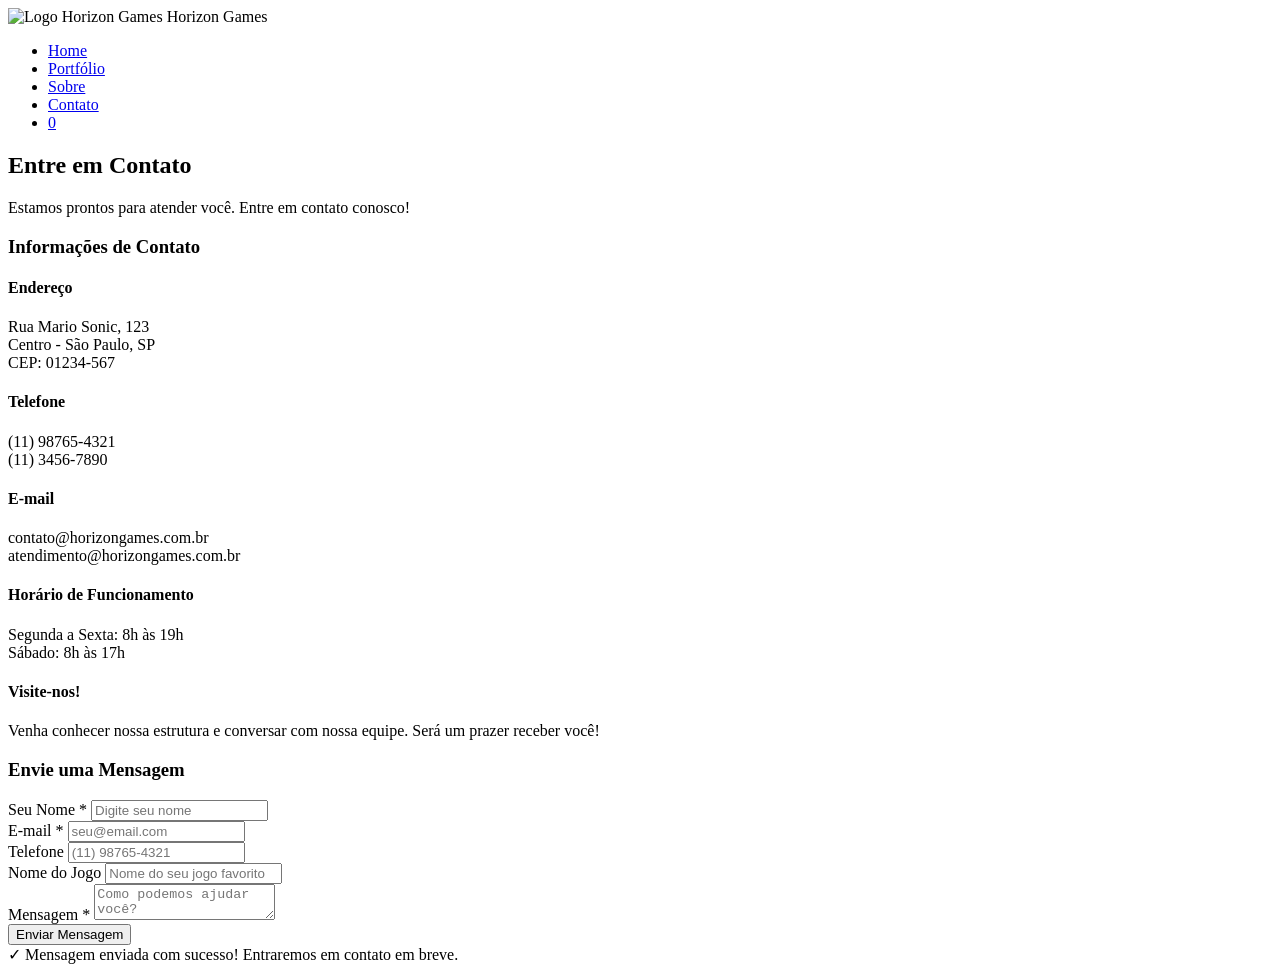
==== src/pages/contato.html @ 2e4b7e80 "feat: Configurando arquivos HTML." ====
<!DOCTYPE html>
<html lang="pt-BR">
<head>
    <meta charset="UTF-8">
    <meta name="viewport" content="width=device-width, initial-scale=1.0">
    <title>Horizon Games | Contato</title>

    <link rel="stylesheet" href="../css/base.css">
    <link rel="stylesheet" href="../css/layout.css">
    <link rel="stylesheet" href="../css/hero.css">
    <link rel="stylesheet" href="../css/contato.css">
</head>

<body>

    <header>
        <div class="logo-wrapper">
            <img src="../assets/LogoHorizonGames.png" alt="Logo Horizon Games" id="logo">
            <span class="logo-texto">Horizon Games</span>
        </div>
        <div class="nav-direita">
            <div id="menu-hamburguer"><span></span><span></span><span></span></div>
            <nav>
                <ul>
                    <li><a href="../../index.html">Home</a></li>
                    <li><a href="./portifolio.html">Portfólio</a></li>
                    <li><a href="./sobre.html">Sobre</a></li>
                    <li><a href="#" class="ativo">Contato</a></li>
                            <li>
                                <a href="#" id="btn-abrir-carrinho" class="carrinho-icone">
                                    <i class="fa-solid fa-cart-shopping"></i>
                                    <span id="carrinho-contador">0</span>
                                </a>
                            </li>
                </ul>
            </nav>

        </div>
    </header>

    <section id="hero-contato">
        <h1>Entre em <span class="destaque-amarelo">Contato</span></h1>
        <p>Estamos <span class="destaque-roxo">prontos</span> para atender você. Entre em contato conosco!</p>
    </section>

    <main>
        <div id="container">

            <div class="contato-grid">

                <div class="contato-info">
                    <h3>Informações de Contato</h3>

                    <div class="info-item">
                        <div class="info-icon">
                            <i class="fa-solid fa-location-dot"></i>
                        </div>
                        <div>
                            <h4>Endereço</h4>
                            <p>Rua Mario Sonic, 123<br>Centro - São Paulo, SP<br>CEP: 01234-567</p>
                        </div>
                    </div>

                    <div class="info-item">
                        <div class="info-icon">
                            <i class="fa-solid fa-phone"></i>
                        </div>
                        <div>
                            <h4>Telefone</h4>
                            <p>(11) 98765-4321<br>(11) 3456-7890</p>
                        </div>
                    </div>

                    <div class="info-item">
                        <div class="info-icon">
                            <i class="fa-solid fa-envelope"></i>
                        </div>
                        <div>
                            <h4>E-mail</h4>
                            <p>contato@horizongames.com.br<br>atendimento@horizongames.com.br</p>
                        </div>
                    </div>

                    <div class="info-item">
                        <div class="info-icon">
                            <i class="fa-solid fa-clock"></i>
                        </div>
                        <div>
                            <h4>Horário de Funcionamento</h4>
                            <p>Segunda a Sexta: 8h às 19h<br>Sábado: 8h às 17h<br>
                        </div>
                    </div>

                    <div class="contato-extra">
                        <h4>Visite-nos!</h4>
                        <p>Venha conhecer nossa estrutura e conversar com nossa equipe. Será um prazer receber você!</p>
                    </div>
                </div>

                <div class="contato-form-container">
                    <h3>Envie uma Mensagem</h3>
                    <form id="form-contato" onsubmit="enviarFormulario(event)">
                        <div class="form-group">
                            <label for="nome">Seu Nome *</label>
                            <input type="text" id="nome" name="nome" placeholder="Digite seu nome" required>
                        </div>
                        <div class="form-group">
                            <label for="email">E-mail *</label>
                            <input type="email" id="email" name="email" placeholder="seu@email.com" required>
                        </div>
                        <div class="form-group">
                            <label for="telefone">Telefone</label>
                            <input type="tel" id="telefone" name="telefone" placeholder="(11) 98765-4321">
                        </div>
                        <div class="form-group">
                            <label for="jogo">Nome do Jogo</label>
                            <input type="text" id="jogo" name="jogo" placeholder="Nome do seu jogo favorito">
                        </div>
                        <div class="form-group">
                            <label for="mensagem">Mensagem *</label>
                            <textarea id="mensagem" name="mensagem" placeholder="Como podemos ajudar você?" required></textarea>
                        </div>
                        <button type="submit" class="btn-enviar">Enviar Mensagem</button>
                    </form>
                    <div class="mensagem-sucesso" id="mensagem-sucesso">
                        ✓ Mensagem enviada com sucesso! Entraremos em contato em breve.
                    </div>
                </div>

            </div>
        </div>
    </main>

    <footer></footer>

    <script src="../js/script.js"></script>
    <script>
        function enviarFormulario(event) {
            event.preventDefault();
            document.getElementById('form-contato').style.display = 'none';
            document.getElementById('mensagem-sucesso').style.display = 'block';
        }
    </script>
</body>
</html>
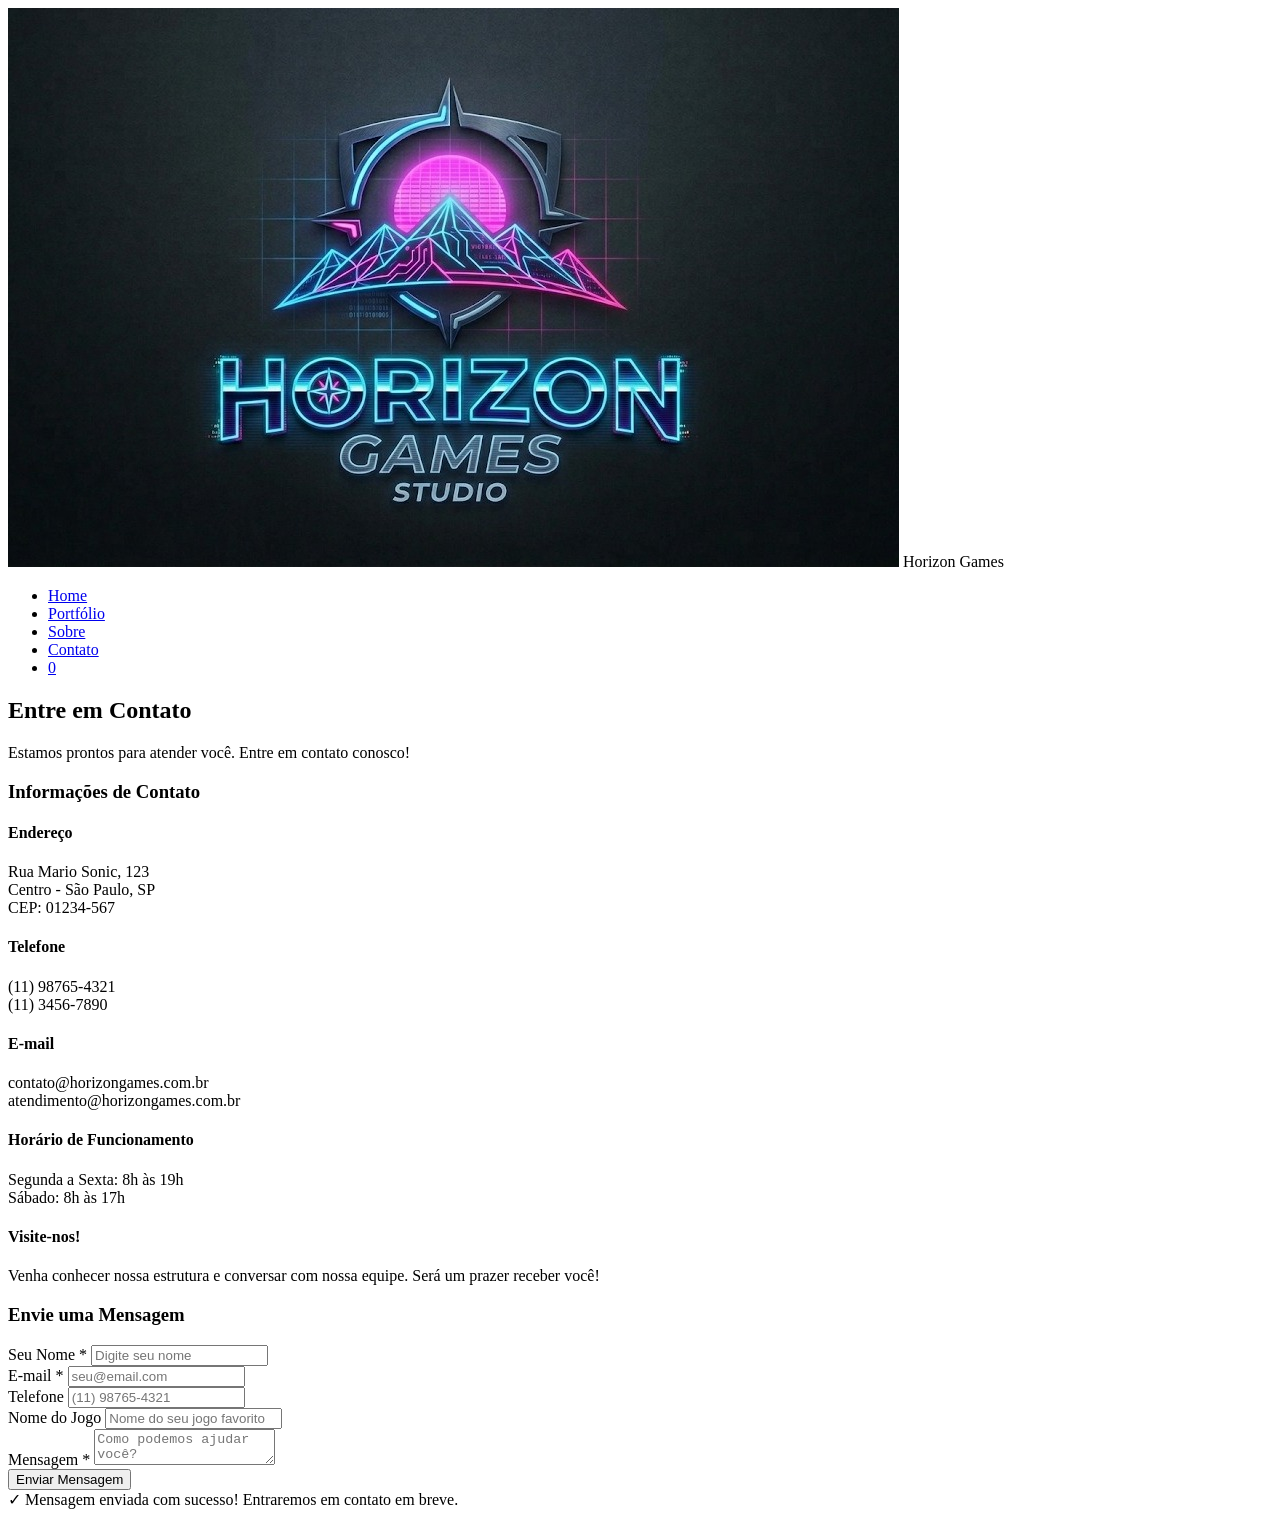
==== commit 14c9c37e: "feat: Adicionando imagens" ====
--- a/src/pages/contato.html
+++ b/src/pages/contato.html
@@ -15,7 +15,7 @@
 
     <header>
         <div class="logo-wrapper">
-            <img src="../assets/LogoHorizonGames.png" alt="Logo Horizon Games" id="logo">
+            <img src="../assets/Horizon Games.png" alt="Logo Horizon Games" id="logo">
             <span class="logo-texto">Horizon Games</span>
         </div>
         <div class="nav-direita">
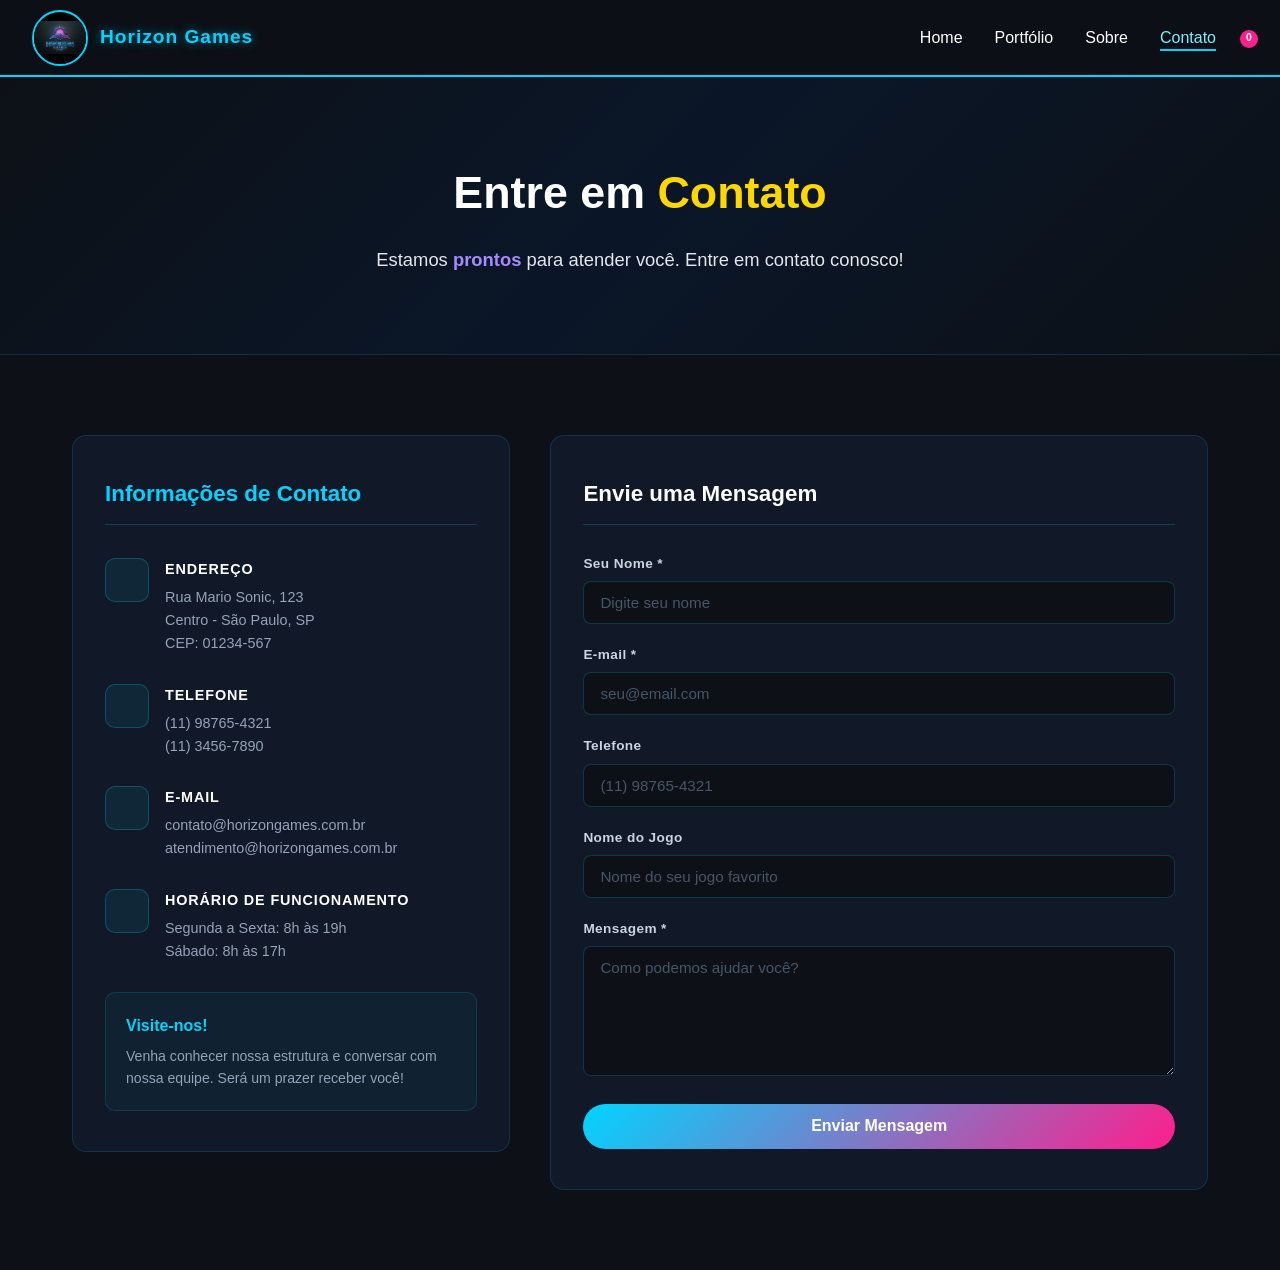
==== commit 8d3bd13c: "style: Estilizando Contato." ====
--- a/src/pages/contato.html
+++ b/src/pages/contato.html
@@ -6,8 +6,7 @@
     <title>Horizon Games | Contato</title>
 
     <link rel="stylesheet" href="../css/base.css">
-    <link rel="stylesheet" href="../css/layout.css">
-    <link rel="stylesheet" href="../css/hero.css">
+    <link rel="stylesheet" href="../css/home.css">
     <link rel="stylesheet" href="../css/contato.css">
 </head>
 
@@ -87,7 +86,7 @@
                         </div>
                         <div>
                             <h4>Horário de Funcionamento</h4>
-                            <p>Segunda a Sexta: 8h às 19h<br>Sábado: 8h às 17h<br>
+                            <p>Segunda a Sexta: 8h às 19h<br>Sábado: 8h às 17h</p>
                         </div>
                     </div>
 
--- a/src/css/base.css
+++ b/src/css/base.css
@@ -0,0 +1,171 @@
+* {
+    margin: 0;
+    padding: 0;
+    box-sizing: border-box;
+}
+
+:root {
+    --cyan-main: #00D4FF;
+    --cyan-light: #7EEEFF;
+    --cyan-dark: #0099BB;
+    --gray-light: #E5E7EB;
+    --gray-dark: #0D1117;
+    --black: #000000;
+    --white: #FFFFFF;
+    --accent: #FF1E8C;
+}
+
+html {
+    scroll-behavior: smooth;
+}
+
+body {
+    font-family: 'Segoe UI', Tahoma, Geneva, Verdana, sans-serif;
+    background: var(--gray-dark);
+    color: var(--white);
+    line-height: 1.6;
+}
+
+/* SPLASH SCREEN */
+.splash-screen {
+    position: fixed;
+    top: 0;
+    left: 0;
+    width: 100%;
+    height: 100%;
+    background: var(--black);
+    display: flex;
+    justify-content: center;
+    align-items: center;
+    z-index: 9999;
+    animation: fadeOut 0.5s ease-in 2.5s forwards;
+}
+
+.splash-content {
+    text-align: center;
+}
+
+.splash-logo {
+    width: 260px;
+    height: 260px;
+    object-fit: contain;
+    border-radius: 50%;
+    animation: scaleIn 0.8s ease-out;
+    margin-bottom: 20px;
+}
+
+.splash-tagline {
+    font-size: 1.2rem;
+    color: var(--cyan-light);
+    animation: slideUp 0.8s ease-out 0.8s both;
+}
+
+@keyframes scaleIn {
+    from { transform: scale(0); opacity: 0; }
+    to   { transform: scale(1); opacity: 1; }
+}
+
+@keyframes slideUp {
+    from { transform: translateY(30px); opacity: 0; }
+    to   { transform: translateY(0); opacity: 1; }
+}
+
+@keyframes fadeOut {
+    to { opacity: 0; visibility: hidden; }
+}
+
+/* NAVEGAÇÃO */
+.navbar {
+    background: rgba(13, 17, 23, 0.95);
+    backdrop-filter: blur(10px);
+    position: sticky;
+    top: 0;
+    z-index: 100;
+    border-bottom: 2px solid var(--cyan-main);
+}
+
+.nav-container {
+    max-width: 1200px;
+    margin: 0 auto;
+    padding: 0.6rem 2rem;
+    display: flex;
+    justify-content: space-between;
+    align-items: center;
+}
+
+/* LOGO */
+.logo-nav {
+    display: flex;
+    align-items: center;
+    text-decoration: none;
+    flex-shrink: 0;
+}
+
+.logo-img {
+    width: 56px;
+    height: 56px;
+    object-fit: contain;
+    border-radius: 50%;
+    border: 2px solid var(--cyan-main);
+    background: var(--black);
+    transition: border-color 0.3s, transform 0.3s;
+    display: block;
+}
+
+.logo-img:hover {
+    border-color: var(--accent);
+    transform: scale(1.08);
+}
+
+/* NAV MENU */
+.nav-menu {
+    display: flex;
+    list-style: none;
+    gap: 2rem;
+}
+
+.nav-link {
+    color: var(--white);
+    text-decoration: none;
+    font-weight: 500;
+    transition: all 0.3s;
+    position: relative;
+}
+
+.nav-link::after {
+    content: '';
+    position: absolute;
+    bottom: -5px;
+    left: 0;
+    width: 0;
+    height: 2px;
+    background: var(--cyan-main);
+    transition: width 0.3s;
+}
+
+.nav-link:hover::after,
+.nav-link.active::after {
+    width: 100%;
+}
+
+.nav-link:hover,
+.nav-link.active {
+    color: var(--cyan-light);
+}
+
+.menu-toggle {
+    display: none;
+    flex-direction: column;
+    background: none;
+    border: none;
+    cursor: pointer;
+    gap: 5px;
+}
+
+.menu-toggle span {
+    width: 25px;
+    height: 3px;
+    background: var(--cyan-main);
+    border-radius: 2px;
+    transition: 0.3s;
+}
--- a/src/css/home.css
+++ b/src/css/home.css
@@ -0,0 +1,367 @@
+/* ===== HEADER ===== */
+header {
+    background: rgba(13, 17, 23, 0.95);
+    backdrop-filter: blur(10px);
+    position: sticky;
+    top: 0;
+    z-index: 100;
+    border-bottom: 2px solid var(--cyan-main);
+    padding: 0.6rem 2rem;
+    display: flex;
+    justify-content: space-between;
+    align-items: center;
+    max-width: 100%;
+}
+
+.logo-wrapper {
+    display: flex;
+    align-items: center;
+    gap: 0.75rem;
+    text-decoration: none;
+    flex-shrink: 0;
+}
+
+#logo {
+    width: 56px;
+    height: 56px;
+    object-fit: contain;
+    border-radius: 50%;
+    border: 2px solid var(--cyan-main);
+    background: var(--black);
+    transition: border-color 0.3s, transform 0.3s;
+}
+
+#logo:hover {
+    border-color: var(--accent);
+    transform: scale(1.08);
+}
+
+.logo-texto {
+    font-size: 1.2rem;
+    font-weight: 700;
+    color: var(--cyan-main);
+    text-shadow: 0 0 10px rgba(0, 212, 255, 0.5);
+    letter-spacing: 0.05em;
+}
+
+.nav-direita {
+    display: flex;
+    align-items: center;
+    gap: 1.5rem;
+}
+
+nav ul {
+    display: flex;
+    list-style: none;
+    gap: 2rem;
+    align-items: center;
+}
+
+nav ul li a {
+    color: var(--white);
+    text-decoration: none;
+    font-weight: 500;
+    transition: color 0.3s;
+    position: relative;
+}
+
+nav ul li a::after {
+    content: '';
+    position: absolute;
+    bottom: -5px;
+    left: 0;
+    width: 0;
+    height: 2px;
+    background: var(--cyan-main);
+    transition: width 0.3s;
+}
+
+nav ul li a:hover::after,
+nav ul li a.ativo::after {
+    width: 100%;
+}
+
+nav ul li a:hover,
+nav ul li a.ativo {
+    color: var(--cyan-light);
+}
+
+.carrinho-icone {
+    position: relative;
+    font-size: 1.2rem;
+    color: var(--white);
+    transition: color 0.3s;
+}
+
+.carrinho-icone:hover {
+    color: var(--cyan-main);
+}
+
+#carrinho-contador {
+    position: absolute;
+    top: -8px;
+    right: -10px;
+    background: var(--accent);
+    color: var(--white);
+    font-size: 0.65rem;
+    font-weight: 700;
+    width: 18px;
+    height: 18px;
+    border-radius: 50%;
+    display: flex;
+    align-items: center;
+    justify-content: center;
+}
+
+#menu-hamburguer {
+    display: none;
+    flex-direction: column;
+    gap: 5px;
+    cursor: pointer;
+}
+
+#menu-hamburguer span {
+    width: 25px;
+    height: 3px;
+    background: var(--cyan-main);
+    border-radius: 2px;
+    transition: 0.3s;
+}
+
+/* ===== HERO ===== */
+#hero {
+    background: linear-gradient(135deg, #0D1117 0%, #0a1628 50%, #0D1117 100%);
+    border-bottom: 1px solid rgba(0, 212, 255, 0.15);
+    padding: 80px 2rem;
+}
+
+.hero-content {
+    max-width: 700px;
+    margin: 0 auto;
+    text-align: center;
+    animation: heroSlideUp 1s ease-out;
+}
+
+@keyframes heroSlideUp {
+    from { transform: translateY(60px); opacity: 0; }
+    to   { transform: translateY(0); opacity: 1; }
+}
+
+.hero-logo {
+    width: 180px;
+    height: 180px;
+    object-fit: contain;
+    border-radius: 50%;
+    border: 3px solid var(--cyan-main);
+    box-shadow: 0 0 30px rgba(0, 212, 255, 0.3);
+    margin-bottom: 2rem;
+    animation: float 3s ease-in-out infinite;
+}
+
+@keyframes float {
+    0%, 100% { transform: translateY(0); }
+    50%       { transform: translateY(-12px); }
+}
+
+.hero-content h1 {
+    font-size: 2.8rem;
+    font-weight: 800;
+    color: var(--white);
+    margin-bottom: 1rem;
+    line-height: 1.2;
+}
+
+.hero-destaque {
+    color: var(--cyan-main);
+    text-shadow: 0 0 20px rgba(0, 212, 255, 0.6);
+}
+
+.hero-content p {
+    font-size: 1.15rem;
+    color: var(--gray-light);
+    margin-bottom: 2.5rem;
+    opacity: 0.85;
+}
+
+.destaque-azul {
+    color: var(--cyan-light);
+    font-weight: 600;
+}
+
+.hero-botoes {
+    display: flex;
+    gap: 1rem;
+    justify-content: center;
+    flex-wrap: wrap;
+}
+
+.btn-hero-primary {
+    display: inline-block;
+    padding: 13px 32px;
+    background: linear-gradient(135deg, var(--cyan-main), var(--accent));
+    color: var(--white);
+    font-weight: 700;
+    border-radius: 50px;
+    text-decoration: none;
+    font-size: 1rem;
+    transition: transform 0.3s, box-shadow 0.3s;
+}
+
+.btn-hero-primary:hover {
+    transform: translateY(-3px);
+    box-shadow: 0 10px 30px rgba(0, 212, 255, 0.4);
+}
+
+.btn-hero-secondary {
+    display: inline-block;
+    padding: 13px 32px;
+    background: transparent;
+    color: var(--cyan-main);
+    font-weight: 700;
+    border-radius: 50px;
+    border: 2px solid var(--cyan-main);
+    text-decoration: none;
+    font-size: 1rem;
+    transition: all 0.3s;
+}
+
+.btn-hero-secondary:hover {
+    background: rgba(0, 212, 255, 0.1);
+    transform: translateY(-3px);
+    box-shadow: 0 10px 30px rgba(0, 212, 255, 0.2);
+}
+
+/* ===== CONTAINER ===== */
+#container {
+    max-width: 1200px;
+    margin: 0 auto;
+    padding: 80px 2rem;
+    display: flex;
+    flex-direction: column;
+    gap: 5rem;
+}
+
+/* ===== FEATURES ===== */
+.features-section {}
+
+.titulo-secao {
+    font-size: 2rem;
+    font-weight: 700;
+    text-align: center;
+    margin-bottom: 0.5rem;
+    color: var(--white);
+}
+
+.features-grid {
+    display: grid;
+    grid-template-columns: repeat(auto-fit, minmax(240px, 1fr));
+    gap: 1.5rem;
+    margin-top: 2.5rem;
+}
+
+.feature-card {
+    background: #111827;
+    border: 1px solid rgba(0, 212, 255, 0.15);
+    border-radius: 12px;
+    padding: 2rem 1.5rem;
+    text-align: center;
+    transition: transform 0.3s, border-color 0.3s, box-shadow 0.3s;
+}
+
+.feature-card:hover {
+    transform: translateY(-6px);
+    border-color: var(--cyan-main);
+    box-shadow: 0 8px 30px rgba(0, 212, 255, 0.15);
+}
+
+.feature-icon {
+    margin-bottom: 1rem;
+    font-size: 2rem;
+    color: var(--cyan-main);
+}
+
+.feature-icon i {
+    color: var(--cyan-main) !important;
+    filter: drop-shadow(0 0 8px rgba(0, 212, 255, 0.5));
+}
+
+.feature-card h3 {
+    font-size: 1.1rem;
+    font-weight: 700;
+    color: var(--white);
+    margin-bottom: 0.6rem;
+}
+
+.feature-card p {
+    font-size: 0.9rem;
+    color: #94a3b8;
+    line-height: 1.6;
+}
+
+.destaque-amarelo {
+    color: #FFD700;
+    font-weight: 600;
+}
+
+/* ===== CTA ===== */
+.cta-section {
+    background: linear-gradient(135deg, rgba(0, 212, 255, 0.08), rgba(255, 30, 140, 0.08));
+    border: 1px solid rgba(0, 212, 255, 0.2);
+    border-radius: 16px;
+    padding: 4rem 2rem;
+    text-align: center;
+}
+
+.cta-section h2 {
+    font-size: 2rem;
+    font-weight: 800;
+    color: var(--white);
+    margin-bottom: 0.75rem;
+}
+
+.cta-section p {
+    font-size: 1.1rem;
+    color: #94a3b8;
+    margin-bottom: 2rem;
+}
+
+.btn-cta {
+    display: inline-block;
+    padding: 14px 40px;
+    background: linear-gradient(135deg, var(--cyan-main), var(--accent));
+    color: var(--white);
+    font-weight: 700;
+    border-radius: 50px;
+    text-decoration: none;
+    font-size: 1rem;
+    transition: transform 0.3s, box-shadow 0.3s;
+}
+
+.btn-cta:hover {
+    transform: translateY(-3px);
+    box-shadow: 0 12px 35px rgba(0, 212, 255, 0.4);
+}
+
+/* ===== RESPONSIVO ===== */
+@media (max-width: 768px) {
+    #menu-hamburguer { display: flex; }
+    nav { display: none; }
+    nav.aberto { display: block; }
+
+    nav ul {
+        flex-direction: column;
+        gap: 1rem;
+        padding: 1rem 0;
+        background: rgba(13, 17, 23, 0.98);
+        position: absolute;
+        top: 72px;
+        left: 0;
+        right: 0;
+        border-bottom: 2px solid var(--cyan-main);
+    }
+
+    .hero-content h1 { font-size: 2rem; }
+    .titulo-secao    { font-size: 1.5rem; }
+    .cta-section h2  { font-size: 1.5rem; }
+    .hero-botoes     { flex-direction: column; align-items: center; }
+}
--- a/src/css/contato.css
+++ b/src/css/contato.css
@@ -0,0 +1,222 @@
+/* ===== HERO — CONTATO ===== */
+#hero-contato {
+    background: linear-gradient(135deg, #0D1117 0%, #0a1628 50%, #0D1117 100%);
+    border-bottom: 1px solid rgba(0, 212, 255, 0.15);
+    padding: 80px 2rem;
+    text-align: center;
+}
+
+#hero-contato h1 {
+    font-size: 2.8rem;
+    font-weight: 800;
+    color: var(--white);
+    margin-bottom: 1rem;
+    animation: heroSlideUp 0.9s ease-out;
+}
+
+#hero-contato p {
+    font-size: 1.15rem;
+    color: var(--gray-light);
+    opacity: 0.85;
+    animation: heroSlideUp 0.9s ease-out 0.15s both;
+}
+
+@keyframes heroSlideUp {
+    from { transform: translateY(40px); opacity: 0; }
+    to   { transform: translateY(0);    opacity: 1; }
+}
+
+.destaque-roxo {
+    color: #a78bfa;
+    font-weight: 600;
+}
+
+/* ===== GRID DE CONTATO ===== */
+.contato-grid {
+    display: grid;
+    grid-template-columns: 1fr 1.5fr;
+    gap: 2.5rem;
+    align-items: start;
+}
+
+/* ===== PAINEL DE INFORMAÇÕES ===== */
+.contato-info {
+    background: #111827;
+    border: 1px solid rgba(0, 212, 255, 0.15);
+    border-radius: 14px;
+    padding: 2.5rem 2rem;
+    display: flex;
+    flex-direction: column;
+    gap: 1.8rem;
+}
+
+.contato-info h3 {
+    font-size: 1.4rem;
+    font-weight: 700;
+    color: var(--cyan-main);
+    border-bottom: 1px solid rgba(0, 212, 255, 0.2);
+    padding-bottom: 0.75rem;
+    margin-bottom: 0.25rem;
+}
+
+.info-item {
+    display: flex;
+    align-items: flex-start;
+    gap: 1rem;
+}
+
+.info-icon {
+    width: 44px;
+    height: 44px;
+    flex-shrink: 0;
+    background: rgba(0, 212, 255, 0.08);
+    border: 1px solid rgba(0, 212, 255, 0.25);
+    border-radius: 10px;
+    display: flex;
+    align-items: center;
+    justify-content: center;
+    font-size: 1.1rem;
+    color: var(--cyan-main);
+}
+
+.info-item h4 {
+    font-size: 0.9rem;
+    font-weight: 700;
+    color: var(--white);
+    margin-bottom: 0.3rem;
+    text-transform: uppercase;
+    letter-spacing: 0.06em;
+}
+
+.info-item p {
+    font-size: 0.9rem;
+    color: #94a3b8;
+    line-height: 1.6;
+}
+
+.contato-extra {
+    background: rgba(0, 212, 255, 0.05);
+    border: 1px solid rgba(0, 212, 255, 0.15);
+    border-radius: 10px;
+    padding: 1.25rem;
+}
+
+.contato-extra h4 {
+    font-size: 1rem;
+    font-weight: 700;
+    color: var(--cyan-main);
+    margin-bottom: 0.4rem;
+}
+
+.contato-extra p {
+    font-size: 0.88rem;
+    color: #94a3b8;
+    line-height: 1.6;
+}
+
+/* ===== FORMULÁRIO ===== */
+.contato-form-container {
+    background: #111827;
+    border: 1px solid rgba(0, 212, 255, 0.15);
+    border-radius: 14px;
+    padding: 2.5rem 2rem;
+}
+
+.contato-form-container h3 {
+    font-size: 1.4rem;
+    font-weight: 700;
+    color: var(--white);
+    border-bottom: 1px solid rgba(0, 212, 255, 0.2);
+    padding-bottom: 0.75rem;
+    margin-bottom: 1.75rem;
+}
+
+.form-group {
+    display: flex;
+    flex-direction: column;
+    gap: 0.4rem;
+    margin-bottom: 1.25rem;
+}
+
+.form-group label {
+    font-size: 0.85rem;
+    font-weight: 600;
+    color: #cbd5e1;
+    letter-spacing: 0.03em;
+}
+
+.form-group input,
+.form-group textarea {
+    background: #0D1117;
+    border: 1px solid rgba(0, 212, 255, 0.2);
+    border-radius: 8px;
+    padding: 0.75rem 1rem;
+    color: var(--white);
+    font-size: 0.95rem;
+    font-family: inherit;
+    transition: border-color 0.25s, box-shadow 0.25s;
+    outline: none;
+    width: 100%;
+}
+
+.form-group input::placeholder,
+.form-group textarea::placeholder {
+    color: #475569;
+}
+
+.form-group input:focus,
+.form-group textarea:focus {
+    border-color: var(--cyan-main);
+    box-shadow: 0 0 0 3px rgba(0, 212, 255, 0.1);
+}
+
+.form-group textarea {
+    min-height: 130px;
+    resize: vertical;
+}
+
+.btn-enviar {
+    width: 100%;
+    padding: 0.85rem 2rem;
+    background: linear-gradient(135deg, var(--cyan-main), var(--accent));
+    color: var(--white);
+    font-size: 1rem;
+    font-weight: 700;
+    border: none;
+    border-radius: 50px;
+    cursor: pointer;
+    transition: transform 0.25s, box-shadow 0.25s;
+    margin-top: 0.5rem;
+}
+
+.btn-enviar:hover {
+    transform: translateY(-3px);
+    box-shadow: 0 10px 30px rgba(0, 212, 255, 0.35);
+}
+
+.mensagem-sucesso {
+    display: none;
+    background: rgba(0, 212, 255, 0.08);
+    border: 1px solid var(--cyan-main);
+    border-radius: 10px;
+    padding: 1.5rem;
+    text-align: center;
+    color: var(--cyan-light);
+    font-weight: 600;
+    font-size: 1.05rem;
+    margin-top: 1rem;
+}
+
+/* ===== RESPONSIVO ===== */
+@media (max-width: 900px) {
+    .contato-grid {
+        grid-template-columns: 1fr;
+    }
+}
+
+@media (max-width: 768px) {
+    #hero-contato h1 { font-size: 2rem; }
+    #hero-contato p  { font-size: 1rem; }
+    .contato-info,
+    .contato-form-container { padding: 1.75rem 1.25rem; }
+}
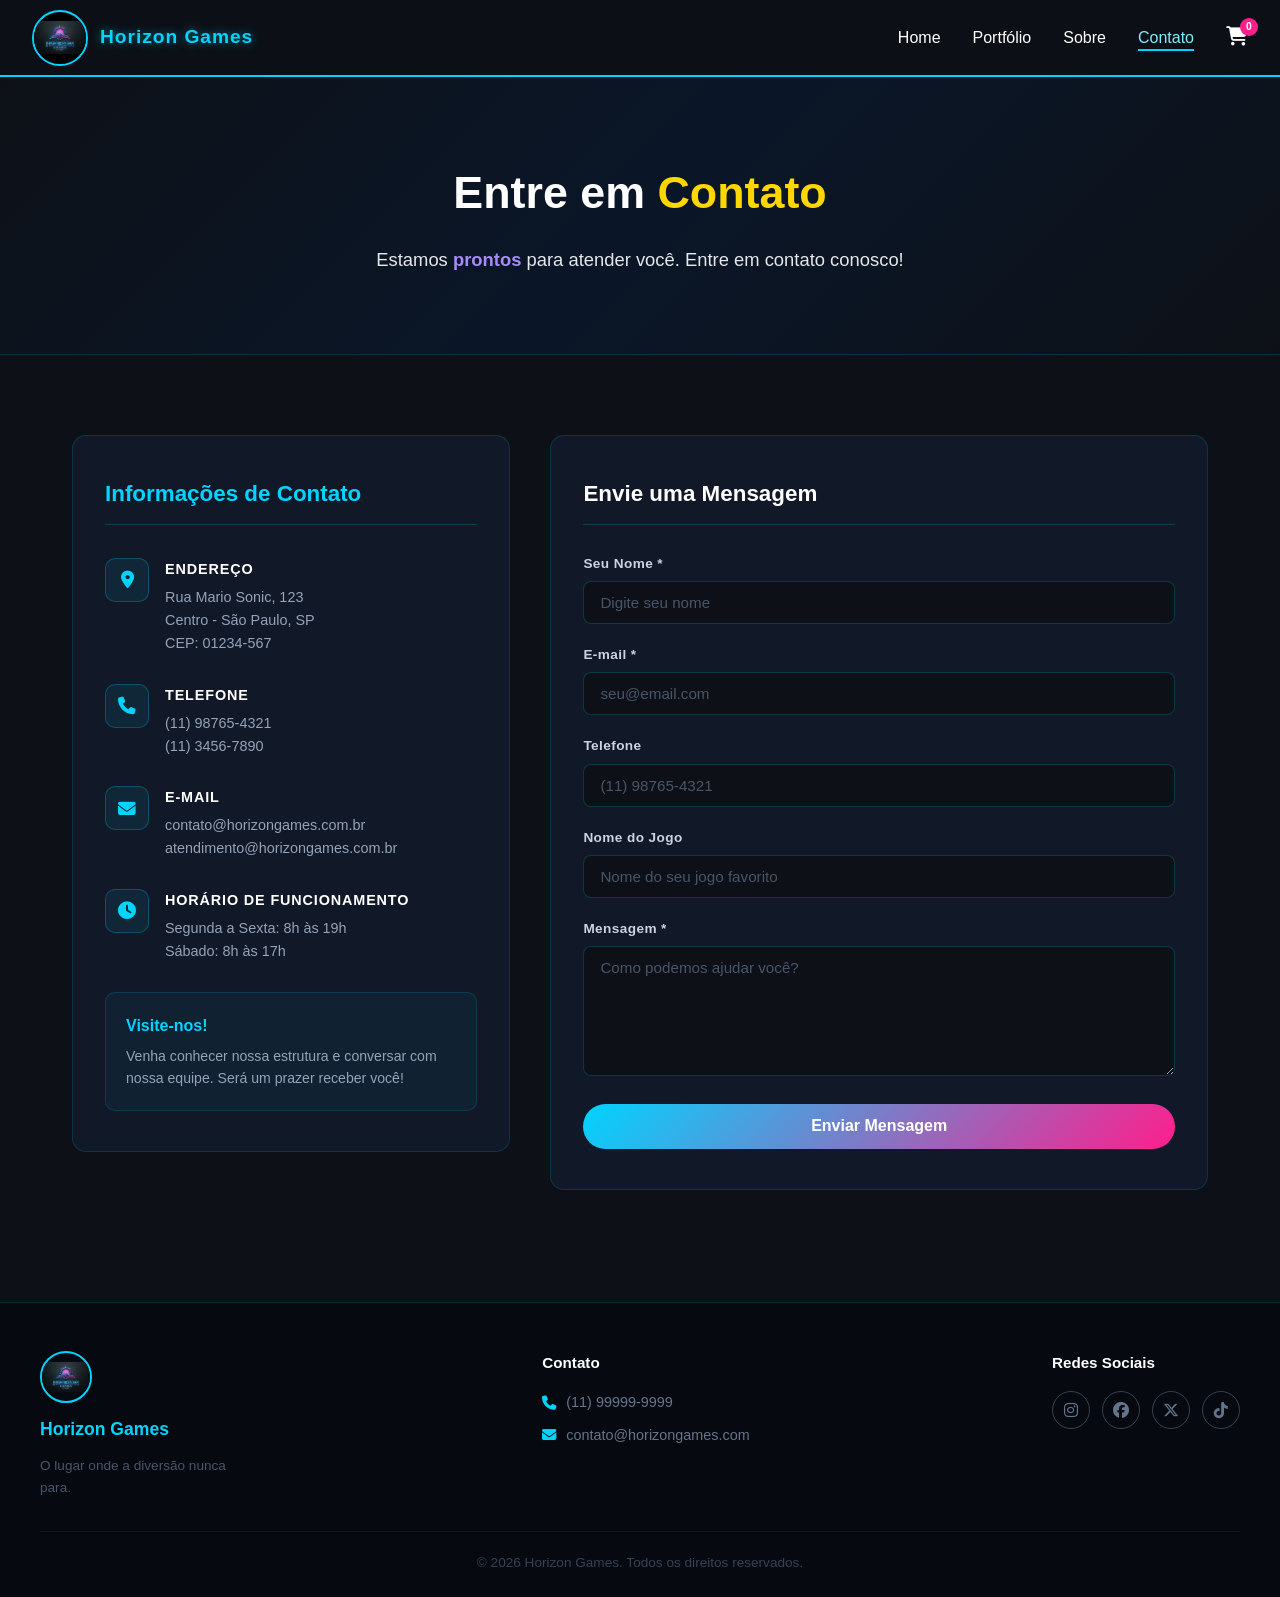
==== commit 52ec277d: "style: Estilizando footer." ====
--- a/src/pages/contato.html
+++ b/src/pages/contato.html
@@ -8,6 +8,9 @@
     <link rel="stylesheet" href="../css/base.css">
     <link rel="stylesheet" href="../css/home.css">
     <link rel="stylesheet" href="../css/contato.css">
+    <link rel="stylesheet" href="../css/carrinho.css">
+    <link rel="stylesheet" href="../css/footer.css">
+    <link rel="stylesheet" href="https://cdnjs.cloudflare.com/ajax/libs/font-awesome/6.5.0/css/all.min.css">
 </head>
 
 <body>
@@ -130,7 +133,55 @@
         </div>
     </main>
 
-    <footer></footer>
+    <footer>
+        <div class="footer-container">
+
+            <div class="footer-bloco">
+                <img src="../assets/Horizon Games.png" alt="Logo" class="footer-logo">
+                <span class="footer-nome">Horizon Games</span>
+                <p class="footer-desc">O lugar onde a diversão nunca para.</p>
+            </div>
+
+            <div class="footer-bloco">
+                <h4>Contato</h4>
+                <ul class="footer-lista">
+                    <li><i class="fa-solid fa-phone"></i> (11) 99999-9999</li>
+                    <li><i class="fa-solid fa-envelope"></i> contato@horizongames.com</li>
+                </ul>
+            </div>
+
+            <div class="footer-bloco">
+                <h4>Redes Sociais</h4>
+                <div class="footer-redes">
+                    <a href="#" title="Instagram"><i class="fa-brands fa-instagram"></i></a>
+                    <a href="#" title="Facebook"><i class="fa-brands fa-facebook"></i></a>
+                    <a href="#" title="X"><i class="fa-brands fa-x-twitter"></i></a>
+                    <a href="#" title="TikTok"><i class="fa-brands fa-tiktok"></i></a>
+                </div>
+            </div>
+
+        </div>
+        <div class="footer-copy">
+            <p>&copy; 2026 Horizon Games. Todos os direitos reservados.</p>
+        </div>
+    </footer>
+
+    <div id="carr-overlay"></div>
+    <aside id="carr-painel">
+        <div class="carr-cabecalho">
+            <h2><i class="fa-solid fa-cart-shopping"></i> Carrinho</h2>
+            <button id="carr-fechar"><i class="fa-solid fa-xmark"></i></button>
+        </div>
+        <div id="carr-itens"></div>
+        <div id="carr-footer">
+            <div class="carr-total-linha">
+                <span>Total</span>
+                <span id="carr-total"></span>
+            </div>
+            <button class="btn-finalizar" onclick="finalizarCompra()">Finalizar Compra</button>
+            <button class="btn-limpar" onclick="limparCarrinho()">Limpar carrinho</button>
+        </div>
+    </aside>
 
     <script src="../js/script.js"></script>
     <script>
--- a/src/css/home.css
+++ b/src/css/home.css
@@ -301,6 +301,124 @@
 .destaque-amarelo {
     color: #FFD700;
     font-weight: 600;
+}
+
+/* ===== PROMOÇÕES ===== */
+.promo-section {
+    display: flex;
+    flex-direction: column;
+    align-items: center;
+}
+
+.promo-subtitulo {
+    color: #94a3b8;
+    margin-top: 0.4rem;
+    margin-bottom: 2.5rem;
+    font-size: 1rem;
+}
+
+.promo-grid {
+    display: grid;
+    grid-template-columns: repeat(auto-fit, minmax(260px, 1fr));
+    gap: 1.5rem;
+    width: 100%;
+}
+
+.promo-card {
+    background: #111827;
+    border: 1px solid rgba(0, 212, 255, 0.15);
+    border-radius: 14px;
+    padding: 2rem 1.5rem;
+    text-align: center;
+    position: relative;
+    transition: transform 0.3s, border-color 0.3s, box-shadow 0.3s;
+    display: flex;
+    flex-direction: column;
+    align-items: center;
+    gap: 0.75rem;
+}
+
+.promo-card:hover {
+    transform: translateY(-6px);
+    border-color: var(--cyan-main);
+    box-shadow: 0 8px 30px rgba(0, 212, 255, 0.15);
+}
+
+.promo-destaque {
+    border-color: var(--accent);
+    box-shadow: 0 0 20px rgba(255, 30, 140, 0.15);
+}
+
+.promo-destaque:hover {
+    border-color: var(--accent);
+    box-shadow: 0 8px 30px rgba(255, 30, 140, 0.25);
+}
+
+.promo-badge {
+    position: absolute;
+    top: -12px;
+    right: 16px;
+    background: linear-gradient(135deg, var(--cyan-main), var(--accent));
+    color: var(--white);
+    font-size: 0.8rem;
+    font-weight: 800;
+    padding: 4px 12px;
+    border-radius: 20px;
+}
+
+.promo-img {
+    color: var(--cyan-main);
+    filter: drop-shadow(0 0 10px rgba(0, 212, 255, 0.4));
+    margin: 0.5rem 0;
+}
+
+.promo-card h3 {
+    font-size: 1.1rem;
+    font-weight: 700;
+    color: var(--white);
+}
+
+.promo-card p {
+    font-size: 0.88rem;
+    color: #94a3b8;
+    line-height: 1.5;
+}
+
+.promo-precos {
+    display: flex;
+    flex-direction: column;
+    align-items: center;
+    gap: 0.2rem;
+}
+
+.preco-antigo {
+    font-size: 0.85rem;
+    color: #475569;
+    text-decoration: line-through;
+}
+
+.preco-atual {
+    font-size: 1.4rem;
+    font-weight: 800;
+    color: var(--cyan-main);
+}
+
+.btn-promo {
+    display: inline-block;
+    margin-top: 0.5rem;
+    padding: 10px 28px;
+    background: linear-gradient(135deg, var(--cyan-main), var(--accent));
+    color: var(--white);
+    font-weight: 700;
+    border-radius: 50px;
+    text-decoration: none;
+    font-size: 0.9rem;
+    transition: transform 0.3s, box-shadow 0.3s;
+}
+
+.btn-promo:hover {
+    transform: translateY(-2px);
+    box-shadow: 0 8px 24px rgba(0, 212, 255, 0.35);
 }
 
 /* ===== CTA ===== */
--- a/src/css/carrinho.css
+++ b/src/css/carrinho.css
@@ -0,0 +1,191 @@
+/* ===== OVERLAY ===== */
+#carr-overlay {
+    position: fixed;
+    inset: 0;
+    background: rgba(0, 0, 0, 0.6);
+    z-index: 900;
+    opacity: 0;
+    pointer-events: none;
+    transition: opacity 0.3s;
+}
+
+#carr-overlay.ativo {
+    opacity: 1;
+    pointer-events: all;
+}
+
+/* ===== PAINEL LATERAL ===== */
+#carr-painel {
+    position: fixed;
+    top: 0;
+    right: 0;
+    width: 360px;
+    max-width: 95vw;
+    height: 100%;
+    background: #111827;
+    border-left: 1px solid rgba(0, 212, 255, 0.2);
+    z-index: 901;
+    display: flex;
+    flex-direction: column;
+    transform: translateX(100%);
+    transition: transform 0.35s ease;
+}
+
+#carr-painel.aberto {
+    transform: translateX(0);
+}
+
+/* ===== CABEÇALHO ===== */
+.carr-cabecalho {
+    display: flex;
+    align-items: center;
+    justify-content: space-between;
+    padding: 1.25rem 1.5rem;
+    border-bottom: 1px solid rgba(0, 212, 255, 0.15);
+}
+
+.carr-cabecalho h2 {
+    font-size: 1.1rem;
+    color: #f1f5f9;
+    display: flex;
+    align-items: center;
+    gap: 0.5rem;
+}
+
+.carr-cabecalho h2 i { color: var(--cyan-main); }
+
+#carr-fechar {
+    background: none;
+    border: none;
+    color: #94a3b8;
+    font-size: 1.3rem;
+    cursor: pointer;
+}
+
+/* ===== LISTA DE ITENS ===== */
+#carr-itens {
+    flex: 1;
+    overflow-y: auto;
+    padding: 1rem 1.5rem;
+    display: flex;
+    flex-direction: column;
+    gap: 1rem;
+}
+
+.carr-vazio {
+    flex: 1;
+    display: flex;
+    flex-direction: column;
+    align-items: center;
+    justify-content: center;
+    gap: 0.75rem;
+    color: #475569;
+    text-align: center;
+    padding: 3rem 1rem;
+    font-size: 2.5rem;
+}
+
+.carr-vazio p { font-size: 1rem; }
+
+.carr-item {
+    background: #1e293b;
+    border: 1px solid #334155;
+    border-radius: 10px;
+    padding: 0.85rem 1rem;
+    display: flex;
+    flex-direction: column;
+    gap: 0.5rem;
+}
+
+.carr-item-nome {
+    font-size: 0.9rem;
+    font-weight: 600;
+    color: #f1f5f9;
+}
+
+.carr-item-controles {
+    display: flex;
+    align-items: center;
+    justify-content: space-between;
+}
+
+.carr-item-preco {
+    font-weight: 700;
+    color: var(--cyan-main);
+}
+
+/* ===== CONTROLES DE QUANTIDADE ===== */
+.carr-qty {
+    display: flex;
+    align-items: center;
+    gap: 0.5rem;
+}
+
+.carr-qty button {
+    width: 26px;
+    height: 26px;
+    border-radius: 6px;
+    border: 1px solid #334155;
+    background: #0f172a;
+    color: #f1f5f9;
+    cursor: pointer;
+}
+
+.carr-qty span {
+    min-width: 20px;
+    text-align: center;
+    font-weight: 600;
+    color: #f1f5f9;
+}
+
+.carr-remover {
+    background: none;
+    border: none;
+    color: #475569;
+    cursor: pointer;
+}
+
+/* ===== RODAPÉ DO CARRINHO ===== */
+#carr-footer {
+    padding: 1.25rem 1.5rem;
+    border-top: 1px solid rgba(0, 212, 255, 0.15);
+    flex-direction: column;
+    gap: 1rem;
+    display: none;
+}
+
+.carr-total-linha {
+    display: flex;
+    justify-content: space-between;
+    align-items: center;
+    color: #94a3b8;
+}
+
+#carr-total {
+    font-size: 1.3rem;
+    font-weight: 800;
+    color: #f1f5f9;
+}
+
+.btn-finalizar {
+    width: 100%;
+    padding: 0.85rem;
+    background: linear-gradient(135deg, var(--cyan-main), var(--accent));
+    color: var(--white);
+    font-size: 1rem;
+    font-weight: 700;
+    border: none;
+    border-radius: 50px;
+    cursor: pointer;
+}
+
+.btn-limpar {
+    width: 100%;
+    padding: 0.6rem;
+    background: none;
+    color: #475569;
+    border: 1px solid #334155;
+    border-radius: 50px;
+    cursor: pointer;
+    font-size: 0.85rem;
+}
--- a/src/css/footer.css
+++ b/src/css/footer.css
@@ -0,0 +1,116 @@
+footer {
+    background: #060a10;
+    border-top: 1px solid rgba(0, 212, 255, 0.15);
+    padding: 3rem 2rem 1.5rem;
+    margin-top: 2rem;
+}
+
+.footer-container {
+    max-width: 1200px;
+    margin: 0 auto;
+    display: flex;
+    justify-content: space-between;
+    gap: 2rem;
+    flex-wrap: wrap;
+}
+
+.footer-bloco {
+    display: flex;
+    flex-direction: column;
+    gap: 0.75rem;
+}
+
+.footer-logo {
+    width: 52px;
+    height: 52px;
+    object-fit: contain;
+    border-radius: 50%;
+    border: 2px solid var(--cyan-main);
+}
+
+.footer-nome {
+    font-size: 1.1rem;
+    font-weight: 700;
+    color: var(--cyan-main);
+}
+
+.footer-desc {
+    font-size: 0.85rem;
+    color: #475569;
+    max-width: 200px;
+}
+
+.footer-bloco h4 {
+    font-size: 0.95rem;
+    color: var(--white);
+    margin-bottom: 0.25rem;
+}
+
+.footer-lista {
+    list-style: none;
+    display: flex;
+    flex-direction: column;
+    gap: 0.6rem;
+}
+
+.footer-lista li {
+    font-size: 0.9rem;
+    color: #64748b;
+    display: flex;
+    align-items: center;
+    gap: 0.5rem;
+}
+
+.footer-lista li i {
+    color: var(--cyan-main);
+    width: 16px;
+}
+
+.footer-redes {
+    display: flex;
+    gap: 0.75rem;
+}
+
+.footer-redes a {
+    width: 38px;
+    height: 38px;
+    border-radius: 50%;
+    border: 1px solid #334155;
+    display: flex;
+    align-items: center;
+    justify-content: center;
+    color: #64748b;
+    font-size: 1rem;
+    text-decoration: none;
+    transition: color 0.3s, border-color 0.3s;
+}
+
+.footer-redes a:hover {
+    color: var(--cyan-main);
+    border-color: var(--cyan-main);
+}
+
+.footer-copy {
+    max-width: 1200px;
+    margin: 2rem auto 0;
+    padding-top: 1.25rem;
+    border-top: 1px solid rgba(255, 255, 255, 0.05);
+    text-align: center;
+}
+
+.footer-copy p {
+    font-size: 0.85rem;
+    color: #334155;
+}
+
+@media (max-width: 768px) {
+    .footer-container {
+        flex-direction: column;
+        align-items: center;
+        text-align: center;
+    }
+
+    .footer-bloco { align-items: center; }
+    .footer-lista li { justify-content: center; }
+    .footer-desc { text-align: center; }
+}
